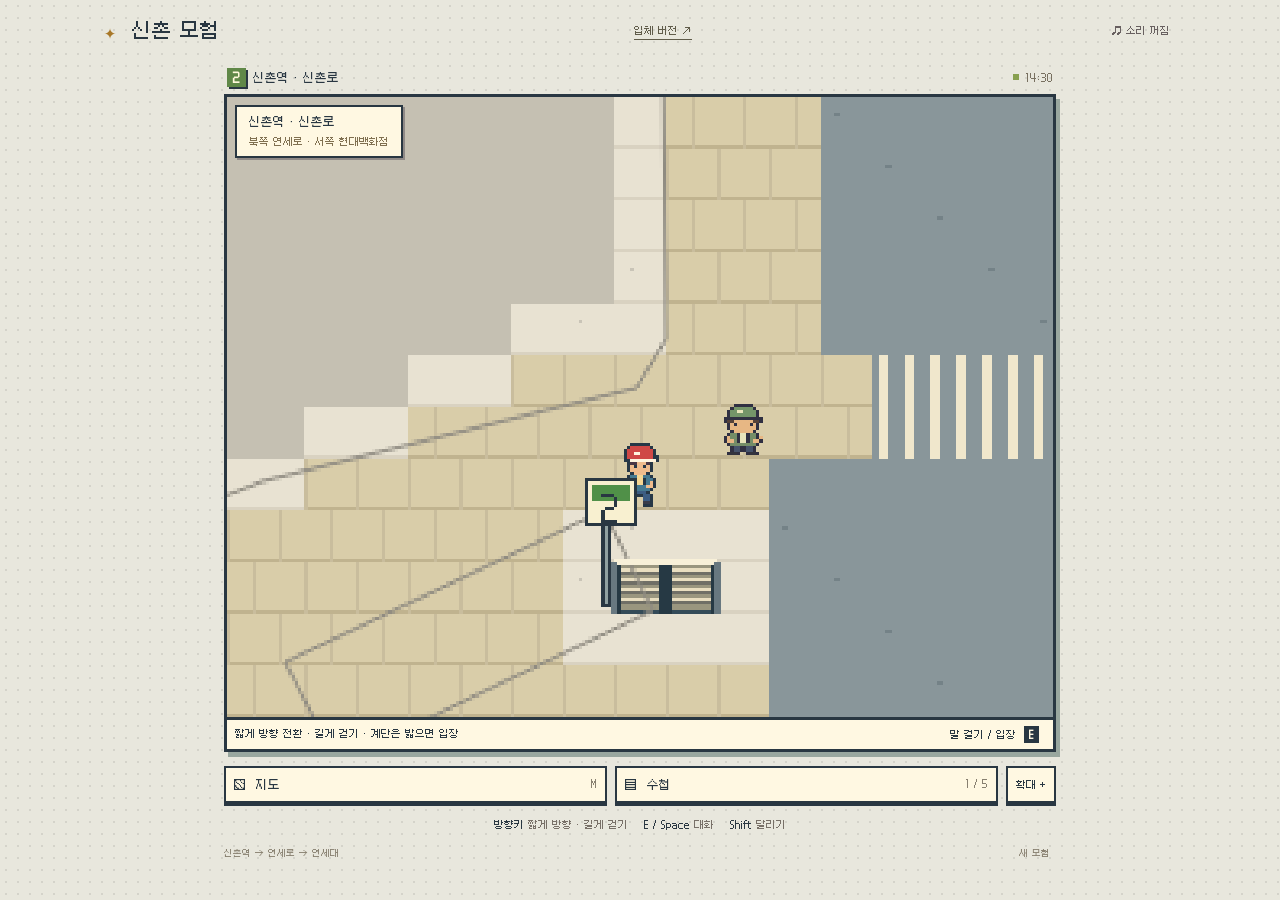
==== index.html @ e6af8067 "Open the ground alley beneath the Hyundai U-PLEX bridge" ====
<!doctype html>
<html lang="ko"><head><meta charset="utf-8"><meta name="viewport" content="width=device-width, initial-scale=1"><title>신촌 모험 — 도트로 걷는 신촌</title><link rel="stylesheet" href="style.css?v=11"><link rel="preload" href="assets/fonts/Galmuri9.woff2" as="font" type="font/woff2" crossorigin></head>
<body><header><a href="./" class="brand"><span class="pixel-mark" aria-hidden="true">✦</span> 신촌 모험</a><a class="prototype-link" href="https://guswkd.github.io/sinchon-pixel-adventure/prototype/?v=6">입체 버전 ↗</a><button id="sound" aria-pressed="false">♫ 소리 꺼짐</button></header>
<main><div class="game-head"><span><b class="line-two">2</b> <strong id="place">신촌역 · 신촌로</strong></span><span class="time"><i></i><span id="clock">14:30</span></span></div>
<section class="game-shell" aria-label="신촌 모험 게임"><div class="screen-wrap"><canvas id="game" width="256" height="192" tabindex="0" aria-label="신촌 도트 탐험 게임. 방향키 또는 WASD를 짧게 누르면 방향 전환, 길게 누르면 이동, 계단 칸을 밟으면 입장, E 또는 스페이스바로 대화, M으로 지도."></canvas><div id="location-toast" aria-live="polite"></div><div id="dialog" role="dialog" aria-label="주민 대화" hidden><span id="speaker"></span><p id="speech"></p><button id="next-dialog">계속 <b>E / Space ▼</b></button></div></div><div class="status"><span id="hint">짧게 방향 전환 · 길게 걷기 · 계단은 밟으면 입장</span><button id="interact-button">말 걸기 / 입장 <b>E</b></button></div></section>
<nav class="game-menu" aria-label="게임 메뉴"><button id="map-button" aria-expanded="false" aria-controls="map-overlay"><span>▧</span> 지도 <kbd>M</kbd></button><button id="journal-button"><span>▤</span> 수첩 <small id="progress">1 / 5</small></button><button id="zoom-button">확대 +</button></nav>
<div class="controls"><span><kbd>방향키</kbd> 짧게 방향 · 길게 걷기</span><span><kbd>E / Space</kbd> 대화</span><span><kbd>Shift</kbd> 달리기</span></div>
<div class="touch"><div class="dpad"><button data-key="ArrowUp" aria-label="위로 이동">↑</button><button data-key="ArrowLeft" aria-label="왼쪽으로 이동">←</button><button data-key="ArrowDown" aria-label="아래로 이동">↓</button><button data-key="ArrowRight" aria-label="오른쪽으로 이동">→</button></div><div class="action-pad"><button data-key="KeyM">지도</button><button data-key="KeyE">대화</button></div></div>
<footer><span>신촌역 → 연세로 → 연세대</span><button id="reset">새 모험</button></footer></main>
<div id="map-overlay" class="overlay" role="dialog" aria-modal="true" aria-labelledby="map-title" hidden><section class="window map-window"><div class="window-heading"><h2 id="map-title">신촌 지도</h2><button id="close-map" aria-label="지도 닫기">닫기 ×</button></div><canvas id="world-map" width="400" height="480" aria-label="현재 위치와 신촌의 주요 장소 지도"></canvas><b id="map-location">현재 위치</b><p class="map-caption">북쪽이 연세대 방향입니다.<br>도로·계단의 양 끝·지하 연결 경로를 지도 좌표로 반영했습니다. 통로 폭과 매장 내부는 게임용으로 단순화했습니다.</p><span class="window-help"><a href="https://www.openstreetmap.org/copyright" target="_blank" rel="noopener">지도 © OpenStreetMap</a> · M / Esc 닫기</span></section></div>
<div id="journal-overlay" class="overlay" role="dialog" aria-modal="true" aria-labelledby="journal-title" hidden><section class="window"><div class="window-heading"><h2 id="journal-title">모험 수첩</h2><button id="close-journal" aria-label="수첩 닫기">닫기 ×</button></div><p>신촌의 다섯 장소를 발견해 보세요.</p><div class="progress-track"><div id="progress-bar"></div></div><ol id="stamps"><li data-zone="street"><span class="check">✓</span><div><b>신촌거리 · 연세로</b><small>현백, U-PLEX, 홍익문고가 있는 길</small></div></li><li data-zone="station"><span class="check">○</span><div><b>2호선 신촌역</b><small>1~8번 출구로 이어지는 대합실</small></div></li><li data-zone="mall"><span class="check">○</span><div><b>현대백화점 B2</b><small>1번 출구 쪽에서 연결되는 층</small></div></li><li data-zone="store"><span class="check">○</span><div><b>현대백화점 B1</b><small>빵 냄새가 나는 식품관</small></div></li><li data-zone="campus"><span class="check">○</span><div><b>연세대학교</b><small>정문을 지나 백양로로</small></div></li></ol><div id="mission"></div><span class="window-help">Esc 닫기</span></section></div>
<script src="assets/city-geography.js?v=20"></script><script src="assets/underground-geography.js?v=20"></script><script src="maps.js?v=20"></script><script src="sprites.js?v=20"></script><script src="renderer.js?v=20"></script><script src="game.js?v=20"></script></body></html>
---- style.css ----
@font-face{font-family:Galmuri9;src:url('assets/fonts/Galmuri9.woff2') format('woff2');font-weight:400;font-style:normal;font-display:swap}
:root{--ink:#383040;--paper:#fff8dc;--muted:#888078;--gold:#d8b860}*{box-sizing:border-box}body{margin:0;background:#e9e4d4;color:var(--ink);font-family:Galmuri9,monospace;font-size:12px;background-image:radial-gradient(#c8c0b0 1px,transparent 1px);background-size:8px 8px}button,a{-webkit-tap-highlight-color:transparent}button{font:inherit;color:inherit;cursor:pointer;user-select:none;-webkit-user-select:none;-webkit-touch-callout:none}button:focus-visible,canvas:focus-visible{outline:3px solid #d8a840;outline-offset:3px}button:hover{background:#f8e8b8}header{max-width:1120px;margin:auto;min-height:60px;padding:10px 24px;display:flex;align-items:center;justify-content:space-between;gap:15px}.brand{font-size:20px;text-decoration:none;color:var(--ink);white-space:nowrap}.pixel-mark{color:#a87828;margin-right:8px}.header-note{font-size:10px;color:#888070;letter-spacing:1px}#sound{border:0;background:transparent;color:#686060;font-size:10px}main{width:min(832px,calc((100dvh - 185px)*1.1818),calc(100vw - 32px));margin:0 auto;min-width:240px}.game-head{height:34px;display:flex;justify-content:space-between;align-items:center;padding:0 3px;font-size:12px}.game-head>span:first-child{display:flex;align-items:center;gap:7px}.game-head strong{font-weight:400}.line-two{width:19px;height:19px;background:#608848;color:#fff8dc;display:inline-grid;place-items:center;box-shadow:2px 2px var(--ink)}.time{font-size:10px;display:flex;align-items:center;gap:7px;color:#787060}.time i{width:6px;height:6px;background:#88a050}.game-shell{border:3px solid var(--ink);background:var(--ink);box-shadow:4px 4px #a8a098}.screen-wrap{position:relative;isolation:isolate;background:#f0e8d0}#game{display:block;width:100%;height:auto;image-rendering:pixelated;outline:none}.status{min-height:32px;display:flex;align-items:center;justify-content:space-between;gap:8px;padding:5px 8px;background:var(--paper);border-top:3px solid var(--ink);font-size:10px}.status #hint{line-height:1.6}#interact-button{border:0;background:transparent;white-space:nowrap;font-size:10px}#interact-button b{display:inline-block;background:var(--ink);color:var(--paper);padding:2px 5px;margin-left:4px}.game-menu{display:flex;gap:8px;margin-top:14px}.game-menu button{flex:1;border:2px solid var(--ink);box-shadow:0 3px var(--ink);background:var(--paper);padding:9px 8px;text-align:left}.game-menu button:hover{background:#f8e0a0}.game-menu kbd,.game-menu small{float:right;font-size:10px;color:#888070}.game-menu span{margin-right:5px}.game-menu #zoom-button{flex:0 0 auto;font-size:10px;text-align:center}.controls{display:flex;justify-content:center;gap:16px;margin:15px 0;color:#787068;font-size:10px;white-space:nowrap}kbd{font:inherit;color:var(--ink)}footer{display:flex;justify-content:space-between;align-items:center;font-size:9px;color:#888070;margin:12px 0 16px}footer button{border:0;background:none;color:inherit;font-size:9px}#location-toast{position:absolute;top:8px;left:8px;right:8px;width:max-content;max-width:calc(100% - 16px);padding:7px 12px;background:var(--paper);border:2px solid var(--ink);box-shadow:2px 2px #38304060;font-size:12px;pointer-events:none}#location-toast small{display:block;margin-top:5px;font-size:10px;color:#807050;max-width:100%;line-height:1.5}#dialog{position:absolute;bottom:7px;left:7px;right:7px;padding:12px 16px;background:var(--paper);border:3px double var(--ink);outline:2px solid var(--ink);box-shadow:0 3px #38304077;font-size:clamp(12px,1.5vw,20px);z-index:4}#speaker{display:block;color:#986028;font-size:.8em}#speech{margin:8px 0 4px;line-height:1.65}#next-dialog{display:block;margin-left:auto;border:0;background:none;font-size:.7em;padding:6px 0 0}#next-dialog b{font-weight:400;margin-left:10px}.overlay{position:fixed;inset:0;z-index:30;background:#282030aa;display:grid;place-items:center;padding:20px;overflow:auto}.overlay[hidden],[hidden]{display:none!important}.window{width:min(480px,100%);max-height:calc(100dvh - 40px);overflow:auto;background:var(--paper);border:4px double var(--ink);outline:3px solid #fff8dc;box-shadow:8px 8px #28203055;padding:18px}.window-heading{display:flex;justify-content:space-between;align-items:center;padding-bottom:12px;border-bottom:2px solid var(--ink)}h2{font:inherit;font-size:20px;margin:0}.window-heading button{border:0;background:transparent;font-size:12px}.window>p{font-size:12px;line-height:1.8}.map-window{display:flex;flex-direction:column;height:min(700px,calc(100dvh - 40px))}#world-map{display:block;width:100%;height:0;flex:1;min-height:160px;object-fit:contain;image-rendering:pixelated;margin:10px 0}#map-location{font-weight:400;font-size:12px}.map-caption{font-size:10px!important;color:#807060}.window-help{display:block;font-size:10px;text-align:right;color:#807060;margin-top:8px}.progress-track{height:8px;border:1px solid var(--ink);background:#e0d8b8}.progress-track>div{height:100%;width:20%;background:#88a858;}ol{list-style:none;padding:0;margin:14px 0}li{display:flex;align-items:center;gap:14px;border-bottom:1px dashed #d0c8a8;padding:13px 4px}li:last-child{border:0}li b{font-weight:400}li small{display:block;font-size:10px;color:#888070;margin-top:7px}.check{font-size:18px;color:#b0a898}.found .check{color:#688848}#mission{font-size:10px;background:#e8e0b8;padding:12px;line-height:1.8}.touch{display:none}@media(max-width:700px){header{padding:10px 16px;height:54px;min-height:54px}.brand{font-size:16px}.header-note{display:none}main{width:calc(100vw - 28px);min-width:0}.game-head{font-size:11px}.status{font-size:9px;padding:5px 6px;min-height:35px}#interact-button{font-size:9px}#interact-button b{display:none}.controls{font-size:9px;gap:10px;flex-wrap:wrap;line-height:1.8;margin:15px 0 9px}.game-menu button{padding:10px 8px;font-size:11px}.touch{display:flex;justify-content:space-between;align-items:center;margin:13px 9px 20px}.dpad{display:grid;grid-template-columns:40px 40px 40px;grid-template-rows:34px 34px;gap:3px}.dpad button:first-child{grid-column:2}.dpad button:nth-child(2){grid-row:2;grid-column:1}.dpad button:nth-child(3){grid-row:2;grid-column:2}.dpad button:nth-child(4){grid-row:2;grid-column:3}.touch button{border:2px solid var(--ink);background:#f8f0d0;box-shadow:0 3px var(--ink);touch-action:none;user-select:none;-webkit-user-select:none;-webkit-touch-callout:none}.action-pad{display:flex;gap:9px}.action-pad button{width:43px;height:43px;border-radius:50%;font-size:10px}.action-pad button:last-child{background:#b85848;color:#fff0d0;transform:translateY(-10px)}#dialog{padding:9px 10px;font-size:12px}#location-toast{font-size:10px;padding:5px 8px}#location-toast small{font-size:9px}.window{padding:12px}.overlay{padding:14px}h2{font-size:18px}footer{font-size:8px}}

/* Clearer handheld-RPG palette and the native 4:3 pixel viewport. */
:root{--ink:#293742;--paper:#fff8e2;--muted:#858b84;--gold:#d8b860}
body{background-color:#e8e7dd;background-image:radial-gradient(#d4d3ca 1px,transparent 1px);background-size:12px 12px}
main{width:min(832px,calc((100dvh - 185px)*1.3333),calc(100vw - 32px))}
.game-shell{border-color:#293742;background:#293742;box-shadow:4px 5px #99a79f}
.screen-wrap{background:#dce4dc}
.status{background:#fff8e2;border-top-color:#293742}
.game-menu button{background:#fff8e2}
.window{background:#fff8e2;border-color:#394e59;outline-color:#fffdf1;box-shadow:7px 7px #26374644}
.window-heading{border-bottom-color:#87958b}
#mission{background:#edf0d8}
@media(max-width:700px){main{width:calc(100vw - 28px);min-width:0}}

.prototype-link{font-size:10px;color:#605c4a;white-space:nowrap;text-underline-offset:4px}@media(max-width:700px){header{gap:8px}.prototype-link{font-size:9px}}
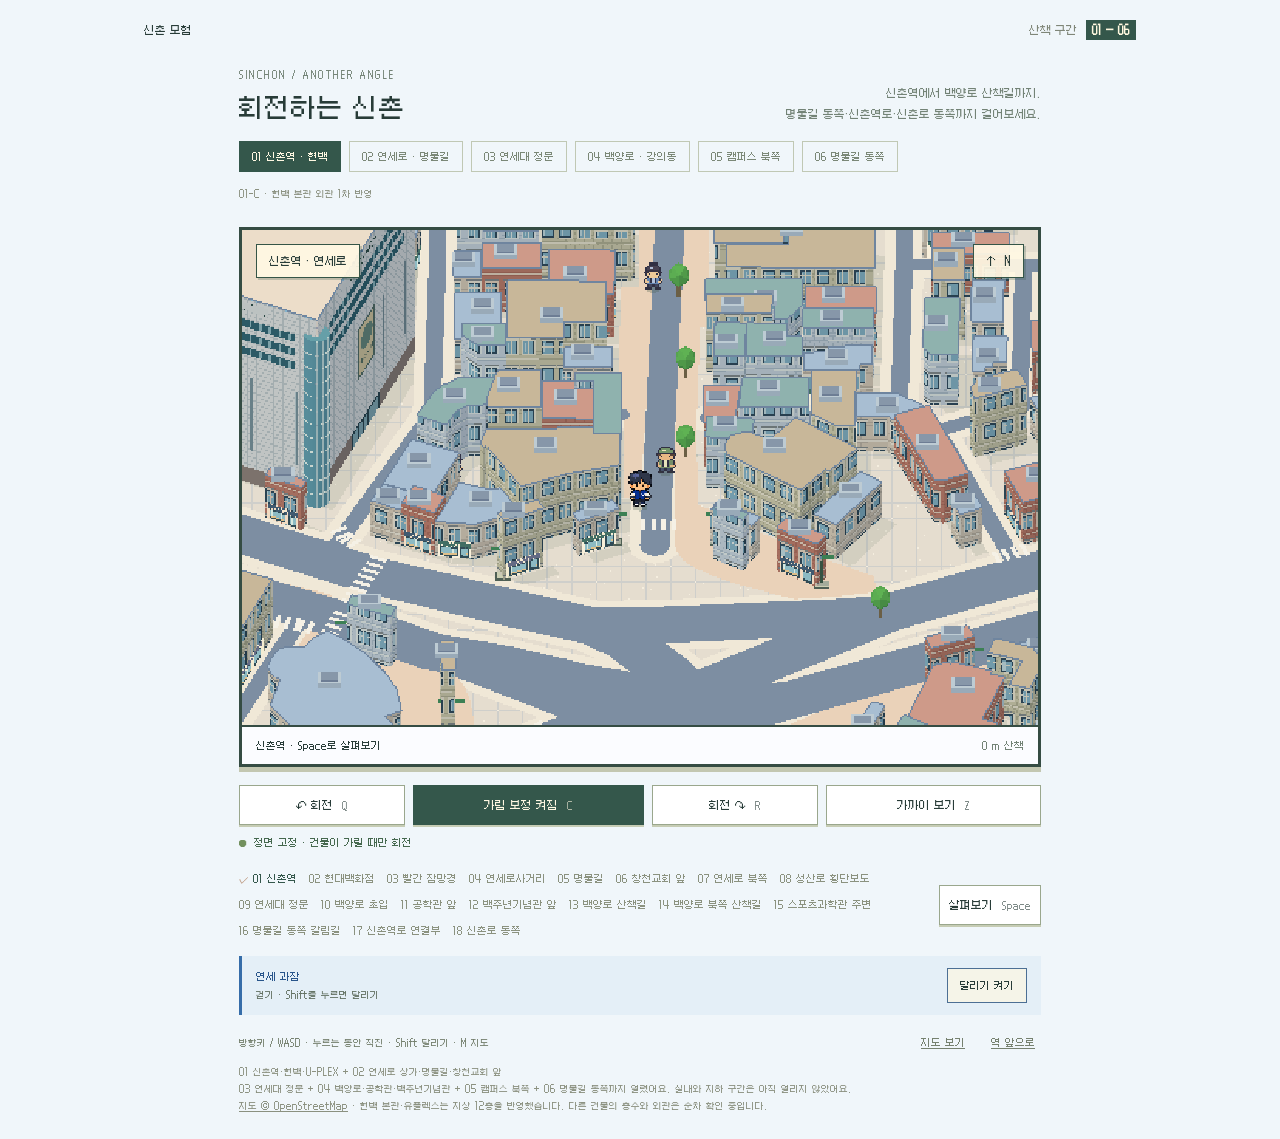
==== commit 069de4ee: "Remove legacy 2D game and serve 3D experience from root" ====
--- a/index.html
+++ b/index.html
@@ -1,12 +1,2 @@
 <!doctype html>
-<html lang="ko"><head><meta charset="utf-8"><meta name="viewport" content="width=device-width, initial-scale=1"><title>신촌 모험 — 도트로 걷는 신촌</title><link rel="stylesheet" href="style.css?v=11"><link rel="preload" href="assets/fonts/Galmuri9.woff2" as="font" type="font/woff2" crossorigin></head>
-<body><header><a href="./" class="brand"><span class="pixel-mark" aria-hidden="true">✦</span> 신촌 모험</a><a class="prototype-link" href="https://guswkd.github.io/sinchon-pixel-adventure/prototype/?v=6">입체 버전 ↗</a><button id="sound" aria-pressed="false">♫ 소리 꺼짐</button></header>
-<main><div class="game-head"><span><b class="line-two">2</b> <strong id="place">신촌역 · 신촌로</strong></span><span class="time"><i></i><span id="clock">14:30</span></span></div>
-<section class="game-shell" aria-label="신촌 모험 게임"><div class="screen-wrap"><canvas id="game" width="256" height="192" tabindex="0" aria-label="신촌 도트 탐험 게임. 방향키 또는 WASD를 짧게 누르면 방향 전환, 길게 누르면 이동, 계단 칸을 밟으면 입장, E 또는 스페이스바로 대화, M으로 지도."></canvas><div id="location-toast" aria-live="polite"></div><div id="dialog" role="dialog" aria-label="주민 대화" hidden><span id="speaker"></span><p id="speech"></p><button id="next-dialog">계속 <b>E / Space ▼</b></button></div></div><div class="status"><span id="hint">짧게 방향 전환 · 길게 걷기 · 계단은 밟으면 입장</span><button id="interact-button">말 걸기 / 입장 <b>E</b></button></div></section>
-<nav class="game-menu" aria-label="게임 메뉴"><button id="map-button" aria-expanded="false" aria-controls="map-overlay"><span>▧</span> 지도 <kbd>M</kbd></button><button id="journal-button"><span>▤</span> 수첩 <small id="progress">1 / 5</small></button><button id="zoom-button">확대 +</button></nav>
-<div class="controls"><span><kbd>방향키</kbd> 짧게 방향 · 길게 걷기</span><span><kbd>E / Space</kbd> 대화</span><span><kbd>Shift</kbd> 달리기</span></div>
-<div class="touch"><div class="dpad"><button data-key="ArrowUp" aria-label="위로 이동">↑</button><button data-key="ArrowLeft" aria-label="왼쪽으로 이동">←</button><button data-key="ArrowDown" aria-label="아래로 이동">↓</button><button data-key="ArrowRight" aria-label="오른쪽으로 이동">→</button></div><div class="action-pad"><button data-key="KeyM">지도</button><button data-key="KeyE">대화</button></div></div>
-<footer><span>신촌역 → 연세로 → 연세대</span><button id="reset">새 모험</button></footer></main>
-<div id="map-overlay" class="overlay" role="dialog" aria-modal="true" aria-labelledby="map-title" hidden><section class="window map-window"><div class="window-heading"><h2 id="map-title">신촌 지도</h2><button id="close-map" aria-label="지도 닫기">닫기 ×</button></div><canvas id="world-map" width="400" height="480" aria-label="현재 위치와 신촌의 주요 장소 지도"></canvas><b id="map-location">현재 위치</b><p class="map-caption">북쪽이 연세대 방향입니다.<br>도로·계단의 양 끝·지하 연결 경로를 지도 좌표로 반영했습니다. 통로 폭과 매장 내부는 게임용으로 단순화했습니다.</p><span class="window-help"><a href="https://www.openstreetmap.org/copyright" target="_blank" rel="noopener">지도 © OpenStreetMap</a> · M / Esc 닫기</span></section></div>
-<div id="journal-overlay" class="overlay" role="dialog" aria-modal="true" aria-labelledby="journal-title" hidden><section class="window"><div class="window-heading"><h2 id="journal-title">모험 수첩</h2><button id="close-journal" aria-label="수첩 닫기">닫기 ×</button></div><p>신촌의 다섯 장소를 발견해 보세요.</p><div class="progress-track"><div id="progress-bar"></div></div><ol id="stamps"><li data-zone="street"><span class="check">✓</span><div><b>신촌거리 · 연세로</b><small>현백, U-PLEX, 홍익문고가 있는 길</small></div></li><li data-zone="station"><span class="check">○</span><div><b>2호선 신촌역</b><small>1~8번 출구로 이어지는 대합실</small></div></li><li data-zone="mall"><span class="check">○</span><div><b>현대백화점 B2</b><small>1번 출구 쪽에서 연결되는 층</small></div></li><li data-zone="store"><span class="check">○</span><div><b>현대백화점 B1</b><small>빵 냄새가 나는 식품관</small></div></li><li data-zone="campus"><span class="check">○</span><div><b>연세대학교</b><small>정문을 지나 백양로로</small></div></li></ol><div id="mission"></div><span class="window-help">Esc 닫기</span></section></div>
-<script src="assets/city-geography.js?v=20"></script><script src="assets/underground-geography.js?v=20"></script><script src="maps.js?v=20"></script><script src="sprites.js?v=20"></script><script src="renderer.js?v=20"></script><script src="game.js?v=20"></script></body></html>
+<html lang="ko"><head><meta charset="utf-8"><meta name="viewport" content="width=device-width,initial-scale=1"><title>신촌 모험</title><meta http-equiv="refresh" content="0;url=./prototype/"></head><body><a href="./prototype/">신촌 모험 시작</a><script>location.replace('./prototype/'+location.search+location.hash);</script></body></html>
